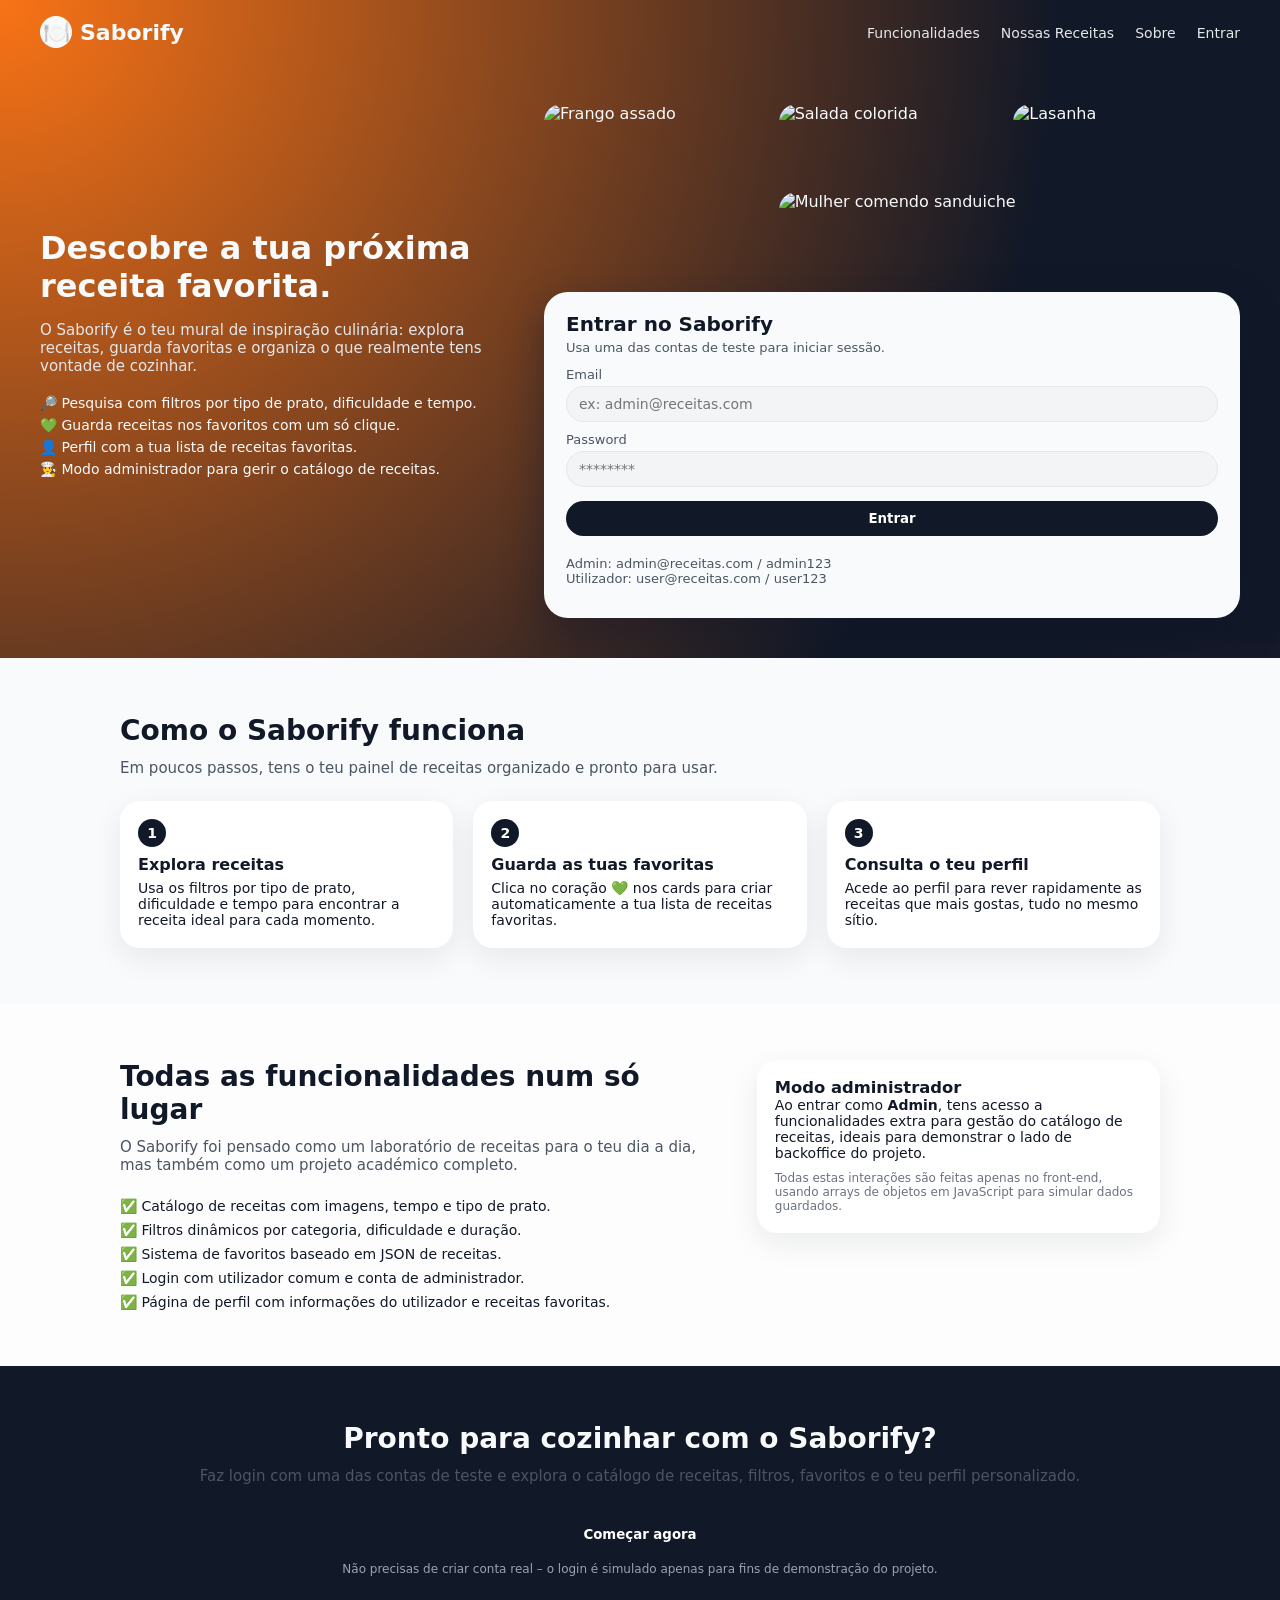
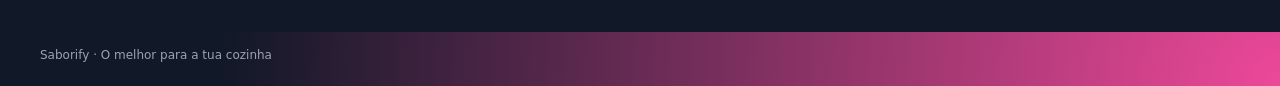
==== perfil.html @ 4092e627 "Perfil" ====
<!DOCTYPE html>
<html lang="pt-PT">
<head>
  <meta charset="UTF-8" />
  <title>Saborify – Perfil</title>
  <link rel="stylesheet" href="styles.css" />
</head>
<body>
  <!-- HEADER -->
  <header class="header">
  <div class="header-left">
    <div class="logo-icon">🍽️</div>
    <span class="logo-text">Saborify</span>
  </div>

  <nav class="header-nav">
    <a href="receitas.html" class="nav-link active">Receitas</a>
  </nav>

  <div class="header-right">
    <button id="profileButton" class="btn btn-outline">Entrar</button>
    <button id="logoutButton" class="btn btn-secondary" style="display:none;">Sair</button>
  </div>
</header>

  <main class="profile-main">
    <!-- INFO DO UTILIZADOR -->
    <section class="profile-header">
      <div class="profile-card">
        <h1>O teu perfil</h1>
        <div class="profile-info">
          <p><span class="profile-label">Nome:</span> <span id="profileName">—</span></p>
          <p><span class="profile-label">Email:</span> <span id="profileEmail">—</span></p>
          <p><span class="profile-label">Tipo de conta:</span> <span id="profileRole">—</span></p>
        </div>
      </div>
    </section>

    <!-- FAVORITOS -->
    <section class="profile-favorites">
      <h2>Receitas favoritas</h2>

      <div id="favoritesGrid" class="recipes-grid">
        <!-- cards de receitas favoritas gerados pelo perfil.js -->
      </div>

      <p id="noFavoritesMessage" class="profile-empty" style="display:none;">
        Ainda não tens receitas favoritas. Vai à página de receitas e clica no coração 💚 para guardar.
      </p>
    </section>
  </main>

  <script src="auth.js"></script>
  <script>
    // página protegida
    protegerPagina();
    atualizarUIUsuario();
  </script>
  <script src="script.js"></script>
  <script src="perfil.js"></script>
</body>
</html>
---- styles.css ----
/* RESET / BASE APP */

* {
  box-sizing: border-box;
  margin: 0;
  padding: 0;
  font-family: system-ui, -apple-system, BlinkMacSystemFont, "Segoe UI", sans-serif;
}

body {
  background: #f4f5f7;
  color: #111827;
}

/* HEADER */

.header {
  display: flex;
  align-items: center;
  justify-content: space-between;
  padding: 12px 40px;
  background-color: #ffffff;
  border-bottom: 1px solid #e5e7eb;
  position: sticky;
  top: 0;
  z-index: 10;
}

.header-left {
  display: flex;
  align-items: center;
  gap: 8px;
}

.logo-icon {
  width: 32px;
  height: 32px;
  border-radius: 999px;
  background-color: #ffb300;
  display: flex;
  align-items: center;
  justify-content: center;
}

.logo-text {
  font-weight: 700;
  font-size: 20px;
}

.header-nav {
  display: flex;
  gap: 16px;
}

.header-nav .nav-link {
  text-decoration: none;
  color: #6b7280;
  font-weight: 500;
  font-size: 15px;
  padding: 6px 10px;
  border-radius: 999px;
}

.header-nav .nav-link:hover {
  background-color: #f3f4f6;
}

.header-nav .nav-link.active {
  color: #111827;
  background-color: #e5e7eb;
}

.header-right {
  display: flex;
  gap: 8px;
}

.header-right .btn {
  display: inline-flex;
  align-items: center;
  gap: 8px;
  padding: 8px 16px;
  border-radius: 999px;
  border: 1px solid #111827;
  background: #111827;
  color: #ffffff;
  cursor: pointer;
  font-weight: 500;
}

.btn-secondary {
  display: inline-flex;
  align-items: center;
  gap: 6px;
  padding: 8px 14px;
  border-radius: 999px;
  border: 1px solid #e5e7eb;
  background: #f9fafb;
  color: #111827;
  cursor: pointer;
  font-weight: 500;
  font-size: 14px;
}

.btn-secondary:hover {
  background: #e5e7eb;
}

/* HERO (APENAS NA PÁGINA DE RECEITAS) */

.hero {
  background: linear-gradient(135deg, #3c1e3f, #d84f80);
  color: #ffffff;
  padding: 60px 40px 80px;
}

.hero-content {
  max-width: 800px;
  margin: 0 auto;
  text-align: center;
}

.hero h1 {
  font-size: 36px;
  margin-bottom: 8px;
}

.hero p {
  font-size: 18px;
  margin-bottom: 24px;
  opacity: 0.9;
}

.hero-search {
  background: rgba(255, 255, 255, 0.18);
  border-radius: 999px;
  padding: 10px 20px;
  display: flex;
  align-items: center;
  gap: 10px;
  backdrop-filter: blur(10px);
}

.hero-search input {
  flex: 1;
  border: none;
  background: transparent;
  color: #ffffff;
  outline: none;
  font-size: 16px;
}

.hero-search input::placeholder {
  color: rgba(255, 255, 255, 0.7);
}

/* FILTROS */

.filters {
  margin-top: -40px;
  padding: 0 40px 20px;
}

.filters-inner {
  background-color: #ffffff;
  border-radius: 16px;
  padding: 20px 24px;
  box-shadow: 0 10px 30px rgba(15, 23, 42, 0.08);
  display: grid;
  grid-template-columns: repeat(3, minmax(0, 1fr));
  gap: 16px;
}

.filter-group label {
  display: block;
  font-size: 14px;
  margin-bottom: 6px;
  color: #6b7280;
}

.filter-group select {
  width: 100%;
  padding: 10px 12px;
  border-radius: 999px;
  border: 1px solid #e5e7eb;
  background-color: #f9fafb;
  font-size: 14px;
}

/* LISTA DE RECEITAS */

.recipes-section {
  padding: 24px 40px 40px;
}

.recipes-header {
  margin-bottom: 16px;
  font-size: 14px;
}

.recipes-header span span {
  color: #3c1e3f;
  font-weight: 600;
}

.recipes-grid {
  display: grid;
  grid-template-columns: repeat(4, minmax(0, 1fr));
  gap: 20px;
}

/* CARD */

.recipe-card {
  background-color: #ffffff;
  border-radius: 24px;
  box-shadow: 0 16px 40px rgba(15, 23, 42, 0.12);
  overflow: hidden;
  display: flex;
  flex-direction: column;
}

.recipe-image {
  position: relative;
  width: 100%;
  height: 180px;
  overflow: hidden;
}

.recipe-image img {
  width: 100%;
  height: 100%;
  object-fit: cover;
}

.recipe-card-body {
  padding: 14px 16px 18px;
}

.recipe-title {
  font-size: 18px;
  font-weight: 700;
  margin-bottom: 6px;
  color: #111827;
}

.recipe-meta {
  font-size: 14px;
  color: #6b7280;
}

/* BOTÃO LIKE */

.like-btn {
  position: absolute;
  bottom: 12px;
  right: 12px;
  width: 32px;
  height: 32px;
  border-radius: 999px;
  border: none;
  background: rgba(255, 255, 255, 0.95);
  box-shadow: 0 4px 12px rgba(15, 23, 42, 0.24);
  cursor: pointer;
  font-size: 18px;
  display: flex;
  align-items: center;
  justify-content: center;
  line-height: 1;
  transition: transform 0.1s ease, box-shadow 0.1s ease, background 0.1s ease;
}

.like-btn:hover {
  transform: translateY(-1px);
  box-shadow: 0 6px 16px rgba(15, 23, 42, 0.28);
}

.like-btn.liked {
  background: #3c1e3f;
  color: #ffffff;
}

/* BADGE DIFICULDADE */

.badge {
  position: absolute;
  top: 12px;
  right: 12px;
  padding: 4px 10px;
  border-radius: 999px;
  font-size: 12px;
  font-weight: 600;
  border: 1px solid;
}

.badge.facil {
  border-color: #7bae7f;
  color: #5b8a60;
  background: #e6f4e6;
}

.badge.medio {
  border-color: #d58936;
  color: #b26e2e;
  background: #f9e9d0;
}

.badge.dificil {
  border-color: #b4001e;
  color: #990018;
  background: #fde4e7;
}

/* PERFIL */

.profile-main {
  padding: 24px 40px 40px;
}

.profile-header {
  margin-bottom: 24px;
}

.profile-card {
  background: #ffffff;
  border-radius: 20px;
  padding: 20px 24px;
  box-shadow: 0 10px 30px rgba(15, 23, 42, 0.08);
}

.profile-card h1 {
  font-size: 24px;
  margin-bottom: 12px;
}

.profile-info p {
  font-size: 14px;
  margin-bottom: 6px;
}

.profile-label {
  font-weight: 600;
  color: #4b5563;
}

.profile-favorites h2 {
  font-size: 20px;
  margin-bottom: 4px;
}

.profile-subtitle {
  font-size: 14px;
  color: #6b7280;
  margin-bottom: 16px;
}

.profile-empty {
  font-size: 14px;
  color: #6b7280;
  margin-top: 8px;
}

/* RESPONSIVO */

@media (max-width: 1024px) {
  .recipes-grid {
    grid-template-columns: repeat(3, minmax(0, 1fr));
  }
}

@media (max-width: 768px) {
  .header {
    padding: 12px 16px;
  }

  .hero {
    padding: 40px 16px 60px;
  }

  .filters {
    padding: 0 16px 20px;
  }

  .filters-inner {
    grid-template-columns: 1fr;
  }

  .recipes-section,
  .profile-main {
    padding: 24px 16px 32px;
  }

  .recipes-grid {
    grid-template-columns: repeat(2, minmax(0, 1fr));
  }
}

@media (max-width: 480px) {
  .recipes-grid {
    grid-template-columns: 1fr;
  }
}

/* MODAL / POP-UP RECEITA */

.modal.hidden {
  display: none;
}

.modal {
  position: fixed;
  inset: 0;
  z-index: 50;
  cursor:pointer;
}

.modal-backdrop {
  position: absolute;
  inset: 0;
  background: rgba(15, 23, 42, 0.55);
  backdrop-filter: blur(3px);
}

.modal-dialog {
  position: relative;
  max-width: 900px;
  margin: 40px auto;
  background: #ffffff;
  border-radius: 24px;
  box-shadow: 0 24px 60px rgba(15, 23, 42, 0.45);
  overflow: hidden;
  max-height: calc(100vh - 80px);
  display: flex;
  flex-direction: column;
}

.modal-header-image {
  height: 180px;
  overflow: hidden;
}

.modal-header-image img {
  width: 100%;
  height: 100%;
  object-fit: cover;
}

.modal-close {
  position: absolute;
  top: 14px;
  right: 14px;
  width: 32px;
  height: 32px;
  border-radius: 999px;
  border: none;
  background: rgba(255, 255, 255, 0.9);
  cursor: pointer;
  font-size: 16px;
}

.modal-content {
  padding: 24px 28px 28px;
  overflow-y: auto;
}

.modal-content h2 {
  font-size: 24px;
  margin-bottom: 8px;
}

.modal-content p {
  font-size: 14px;
  color: #4b5563;
  margin-bottom: 18px;
}

/* badges de info */

.modal-badges {
  display: grid;
  grid-template-columns: repeat(3, minmax(0, 1fr));
  gap: 12px;
  margin-bottom: 20px;
}

.modal-badge {
  display: flex;
  align-items: center;
  gap: 10px;
  background: #f9fafb;
  border-radius: 14px;
  padding: 10px 12px;
  font-size: 13px;
}

.badge-label {
  display: block;
  font-size: 11px;
  color: #6b7280;
}

.modal-badge span:last-child {
  font-weight: 600;
}

/* colunas ingredientes / preparo */

.modal-columns {
  display: grid;
  grid-template-columns: 1fr 1fr;
  gap: 24px;
  margin-top: 8px;
}

.modal-column h3 {
  font-size: 16px;
  margin-bottom: 8px;
}

.modal-column ul,
.modal-column ol {
  padding-left: 18px;
  font-size: 14px;
  color: #374151;
}

/* comentários */

.modal-comments {
  margin-top: 24px;
}

.modal-comments h3 {
  font-size: 18px;
  margin-bottom: 10px;
}

.modal-login-alert {
  padding: 12px 14px;
  border-radius: 14px;
  background: #e5f0ff;
  color: #1d4ed8;
  font-size: 14px;
  margin-bottom: 14px;
}

.comment-card {
  border-radius: 18px;
  background: #f9fafb;
  padding: 12px 14px;
  font-size: 13px;
  margin-bottom: 10px;
}

/* RESPONSIVO MODAL */

@media (max-width: 768px) {
  .modal-dialog {
    margin: 16px;
    max-height: calc(100vh - 32px);
  }

  .modal-badges {
    grid-template-columns: 1fr;
  }

  .modal-columns {
    grid-template-columns: 1fr;
  }
}
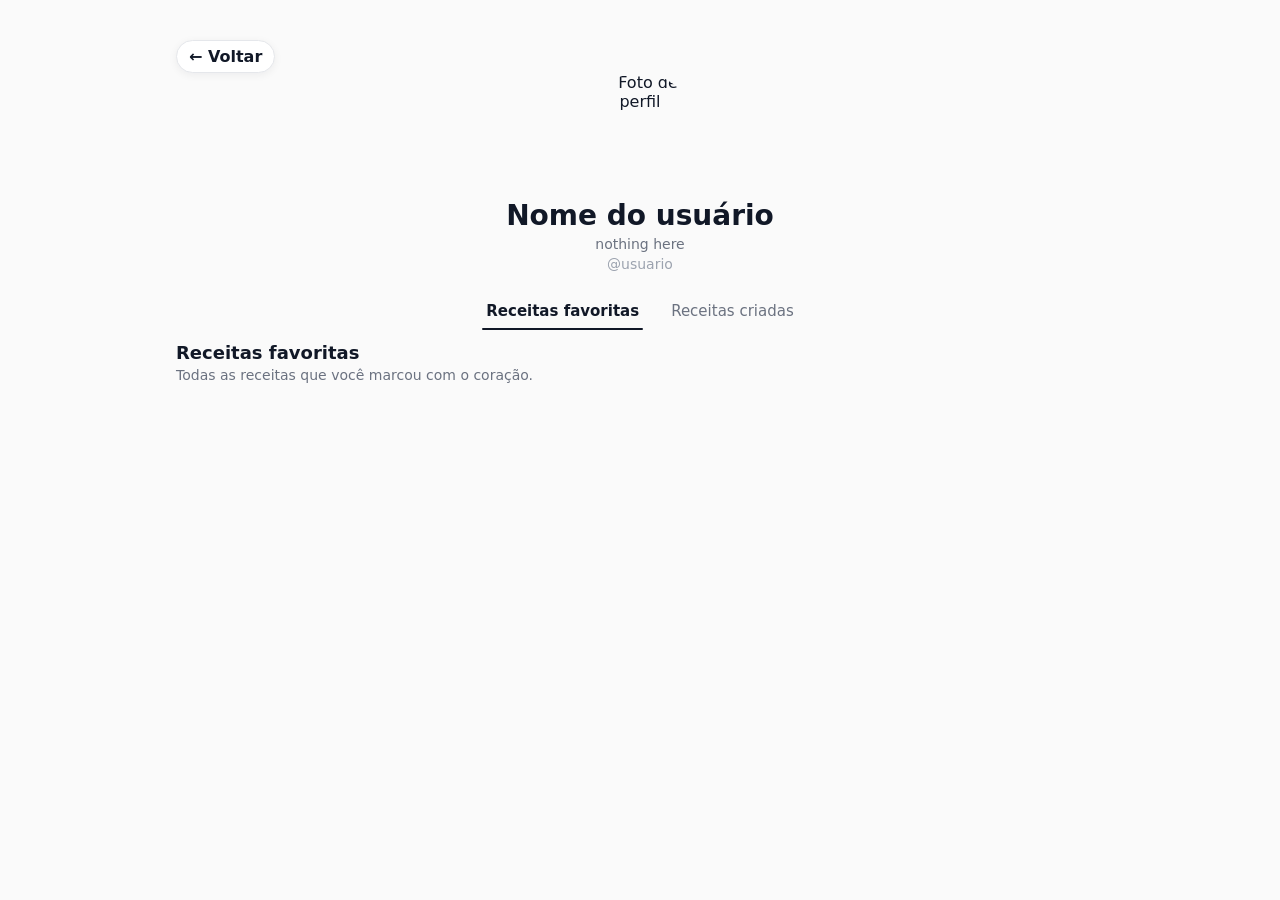
==== commit b759a986: "Novas Alterações" ====
--- a/perfil.html
+++ b/perfil.html
@@ -2,61 +2,75 @@
 <html lang="pt-PT">
 <head>
   <meta charset="UTF-8" />
-  <title>Saborify – Perfil</title>
+  <title>Perfil - Saborify</title>
+  <link rel="stylesheet" href="perfil.css" />
   <link rel="stylesheet" href="styles.css" />
+  <link rel="stylesheet" href="login.css" />
 </head>
-<body>
-  <!-- HEADER -->
-  <header class="header">
-  <div class="header-left">
-    <div class="logo-icon">🍽️</div>
-    <span class="logo-text">Saborify</span>
-  </div>
+<body class="profile-page">
+  <main class="profile-container">
+    <a href="index.html" class="back-link" aria-label="Voltar para a página inicial">← Voltar</a>
+    <!-- CABEÇALHO DO PERFIL -->
+    <section class="profile-header">
+      <img id="profileFoto" class="profile-avatar" src="" alt="Foto de perfil" />
 
-  <nav class="header-nav">
-    <a href="receitas.html" class="nav-link active">Receitas</a>
-  </nav>
+      <h1 id="profileNome" class="profile-name">Nome do usuário</h1>
+      <p id="profileBio" class="profile-bio">nothing here</p>
+      <p id="profileHandle" class="profile-handle">@usuario</p>
 
-  <div class="header-right">
-    <button id="profileButton" class="btn btn-outline">Entrar</button>
-    <button id="logoutButton" class="btn btn-secondary" style="display:none;">Sair</button>
-  </div>
-</header>
-
-  <main class="profile-main">
-    <!-- INFO DO UTILIZADOR -->
-    <section class="profile-header">
-      <div class="profile-card">
-        <h1>O teu perfil</h1>
-        <div class="profile-info">
-          <p><span class="profile-label">Nome:</span> <span id="profileName">—</span></p>
-          <p><span class="profile-label">Email:</span> <span id="profileEmail">—</span></p>
-          <p><span class="profile-label">Tipo de conta:</span> <span id="profileRole">—</span></p>
-        </div>
-      </div>
+      
     </section>
 
-    <!-- FAVORITOS -->
-    <section class="profile-favorites">
-      <h2>Receitas favoritas</h2>
+    <!-- TABS -->
+    <section class="profile-tabs">
+      <button class="tab-btn active" data-tab="favoritas">
+        Receitas favoritas
+      </button>
+      <button class="tab-btn" data-tab="criadas">
+        Receitas criadas
+      </button>
+    </section>
 
-      <div id="favoritesGrid" class="recipes-grid">
-        <!-- cards de receitas favoritas gerados pelo perfil.js -->
+    <!-- CONTEÚDO DAS TABS -->
+    <section class="profile-content">
+
+      <!-- FAVORITAS -->
+      <div id="tabFavoritas" class="tab-panel active">
+        <h2 class="tab-title">Receitas favoritas</h2>
+        <p class="tab-subtitle">
+          Todas as receitas que você marcou com o coração.
+        </p>
+
+        <div id="favoritasGrid" class="recipes-list">
+          <!-- Cards via JS -->
+        </div>
+
+        <p id="favoritasVazio" class="empty-message hidden">
+          Você ainda não favoritou nenhuma receita.
+        </p>
       </div>
 
-      <p id="noFavoritesMessage" class="profile-empty" style="display:none;">
-        Ainda não tens receitas favoritas. Vai à página de receitas e clica no coração 💚 para guardar.
-      </p>
+      <!-- CRIADAS -->
+      <div id="tabCriadas" class="tab-panel">
+        <h2 class="tab-title">Receitas criadas</h2>
+        <p class="tab-subtitle">
+          Receitas que você adicionou ao Saborify.
+        </p>
+
+        <div id="criadasGrid" class="recipes-list">
+          <!-- Cards via JS -->
+        </div>
+
+        <p id="criadasVazio" class="empty-message hidden">
+          Você ainda não criou nenhuma receita.
+          <br />
+          Vá à página principal e clique em
+          <strong>Criar nova receita</strong> para começar.
+        </p>
+      </div>
     </section>
   </main>
 
-  <script src="auth.js"></script>
-  <script>
-    // página protegida
-    protegerPagina();
-    atualizarUIUsuario();
-  </script>
-  <script src="script.js"></script>
   <script src="perfil.js"></script>
 </body>
 </html>
--- a/perfil.css
+++ b/perfil.css
@@ -0,0 +1,218 @@
+/* Reset simples */
+* {
+  margin: 0;
+  padding: 0;
+  box-sizing: border-box;
+  font-family: system-ui, -apple-system, BlinkMacSystemFont, "Segoe UI", sans-serif;
+}
+
+body.profile-page {
+  background: #fafafa;
+  color: #111827;
+}
+
+/* Container principal */
+.profile-container {
+  max-width: 960px;
+  margin: 40px auto 60px;
+  padding: 0 16px;
+}
+
+/* Voltar */
+.back-link {
+  display: inline-flex;
+  align-items: center;
+  gap: 6px;
+  text-decoration: none;
+  color: #111827;
+  font-weight: 600;
+  border: 1px solid #e5e7eb;
+  background: #ffffff;
+  padding: 6px 12px;
+  border-radius: 999px;
+  box-shadow: 0 2px 8px rgba(15, 23, 42, 0.06);
+}
+
+.back-link:hover {
+  background: #f9fafb;
+}
+
+/* HEADER DO PERFIL */
+
+.profile-header {
+  display: flex;
+  flex-direction: column;
+  align-items: center;
+  text-align: center;
+  margin-bottom: 32px;
+}
+
+.profile-avatar {
+  width: 112px;
+  height: 112px;
+  border-radius: 999px;
+  object-fit: cover;
+  margin-bottom: 14px;
+}
+
+.profile-name {
+  font-size: 28px;
+  font-weight: 700;
+}
+
+.profile-bio {
+  margin-top: 4px;
+  font-size: 14px;
+  color: #6b7280;
+}
+
+.profile-handle {
+  margin-top: 4px;
+  font-size: 14px;
+  color: #9ca3af;
+}
+
+.profile-actions {
+  display: flex;
+  gap: 10px;
+  margin-top: 16px;
+}
+
+.profile-btn {
+  padding: 8px 16px;
+  border-radius: 999px;
+  border: none;
+  background: #e5e7eb;
+  font-size: 14px;
+  cursor: default;
+}
+
+.profile-btn-outline {
+  background: #f9fafb;
+  border: 1px solid #d1d5db;
+}
+
+/* TABS */
+
+.profile-tabs {
+  display: flex;
+  justify-content: center;
+  gap: 24px;
+  margin-bottom: 12px;
+}
+
+.tab-btn {
+  background: none;
+  border: none;
+  font-size: 15px;
+  padding: 6px 4px;
+  cursor: pointer;
+  color: #6b7280;
+  position: relative;
+}
+
+.tab-btn.active {
+  color: #111827;
+  font-weight: 600;
+}
+
+.tab-btn.active::after {
+  content: "";
+  position: absolute;
+  left: 0;
+  right: 0;
+  bottom: -4px;
+  height: 2px;
+  border-radius: 999px;
+  background: #111827;
+}
+
+/* CONTEÚDO */
+
+.profile-content {
+  margin-top: 16px;
+}
+
+.tab-panel {
+  display: none;
+}
+
+.tab-panel.active {
+  display: block;
+}
+
+.tab-title {
+  font-size: 18px;
+  margin-bottom: 4px;
+}
+
+.tab-subtitle {
+  font-size: 14px;
+  color: #6b7280;
+  margin-bottom: 16px;
+}
+
+/* GRID DE RECEITAS */
+
+.recipes-list {
+  display: grid;
+  grid-template-columns: repeat(auto-fit, minmax(180px, 1fr));
+  gap: 16px;
+}
+
+/* Card de receita no perfil */
+
+.profile-recipe-card {
+  background: #ffffff;
+  border-radius: 18px;
+  overflow: hidden;
+  box-shadow: 0 10px 30px rgba(15, 23, 42, 0.08);
+  display: flex;
+  flex-direction: column;
+}
+
+.profile-recipe-image {
+  width: 100%;
+  height: 140px;
+  object-fit: cover;
+}
+
+.profile-recipe-body {
+  padding: 10px 12px 12px;
+}
+
+.profile-recipe-title {
+  font-size: 15px;
+  font-weight: 600;
+  margin-bottom: 4px;
+}
+
+.profile-recipe-meta {
+  font-size: 13px;
+  color: #6b7280;
+}
+
+/* Mensagens vazias */
+
+.empty-message {
+  margin-top: 24px;
+  text-align: center;
+  font-size: 14px;
+  color: #6b7280;
+}
+
+.empty-message.hidden {
+  display: none;
+}
+
+/* Responsivo */
+
+@media (max-width: 640px) {
+  .profile-container {
+    margin-top: 24px;
+  }
+
+  .profile-actions {
+    flex-direction: column;
+  }
+}
--- a/styles.css
+++ b/styles.css
@@ -10,6 +10,14 @@
 body {
   background: #f4f5f7;
   color: #111827;
+}
+
+/* Brand colors */
+:root {
+  --brand-purple: #3c1e3f;
+  --brand-pink: #d84f80;
+  --brand-gradient: linear-gradient(135deg, var(--brand-purple), var(--brand-pink));
+  --text-muted: #6b7280;
 }
 
 /* HEADER */
@@ -32,16 +40,6 @@
   gap: 8px;
 }
 
-.logo-icon {
-  width: 32px;
-  height: 32px;
-  border-radius: 999px;
-  background-color: #ffb300;
-  display: flex;
-  align-items: center;
-  justify-content: center;
-}
-
 .logo-text {
   font-weight: 700;
   font-size: 20px;
@@ -86,6 +84,16 @@
   color: #ffffff;
   cursor: pointer;
   font-weight: 500;
+}
+
+/* Outline variant used by Logout button */
+.header-right .btn.btn-outline {
+  background: transparent;
+  color: #111827;
+}
+
+.header-right .btn.btn-outline:hover {
+  background: #f3f4f6;
 }
 
 .btn-secondary {
@@ -218,6 +226,14 @@
   overflow: hidden;
   display: flex;
   flex-direction: column;
+  cursor: pointer;
+  position: relative;
+  transition: transform 0.18s ease, box-shadow 0.18s ease;
+}
+
+.recipe-card:hover {
+  transform: translateY(-3px);
+  box-shadow: 0 20px 48px rgba(15, 23, 42, 0.16);
 }
 
 .recipe-image {
@@ -251,34 +267,6 @@
 
 /* BOTÃO LIKE */
 
-.like-btn {
-  position: absolute;
-  bottom: 12px;
-  right: 12px;
-  width: 32px;
-  height: 32px;
-  border-radius: 999px;
-  border: none;
-  background: rgba(255, 255, 255, 0.95);
-  box-shadow: 0 4px 12px rgba(15, 23, 42, 0.24);
-  cursor: pointer;
-  font-size: 18px;
-  display: flex;
-  align-items: center;
-  justify-content: center;
-  line-height: 1;
-  transition: transform 0.1s ease, box-shadow 0.1s ease, background 0.1s ease;
-}
-
-.like-btn:hover {
-  transform: translateY(-1px);
-  box-shadow: 0 6px 16px rgba(15, 23, 42, 0.28);
-}
-
-.like-btn.liked {
-  background: #3c1e3f;
-  color: #ffffff;
-}
 
 /* BADGE DIFICULDADE */
 
@@ -401,7 +389,71 @@
   }
 }
 
-/* MODAL / POP-UP RECEITA */
+
+
+/* LIKE NOS CARDS */
+
+.recipe-actions {
+  position: absolute;
+  top: 168px; /* image height (180px) minus half the button (36px/2) */
+  right: 14px;
+  padding: 0;
+  z-index: 2;
+}
+
+.recipe-actions .like-btn {
+  width: 36px;
+  height: 36px;
+  border-radius: 999px;
+  display: inline-flex;
+  align-items: center;
+  justify-content: center;
+  border: 1px solid #e5e7eb;
+  background: #ffffff;
+  color: #9ca3af; /* icon color */
+  cursor: pointer;
+  transition: transform 0.15s ease, background-color 0.15s ease, box-shadow 0.15s ease, border-color 0.15s ease, color 0.15s ease;
+  font-size: 0; /* hide the heart character in HTML */
+  box-shadow: 0 2px 6px rgba(15, 23, 42, 0.08);
+}
+
+.recipe-actions .like-btn:focus-visible {
+  outline: 2px solid rgba(245, 158, 11, 0.35);
+  outline-offset: 2px;
+}
+
+.recipe-actions .like-btn::before {
+  content: "";
+  width: 18px;
+  height: 18px;
+  background-color: currentColor;
+  -webkit-mask-image: url('data:image/svg+xml;utf8,<svg xmlns="http://www.w3.org/2000/svg" viewBox="0 0 24 24"><path fill="%23000" d="M12 17.27L18.18 21l-1.64-7.03L22 9.24l-7.19-.62L12 2 9.19 8.62 2 9.24l5.46 4.73L5.82 21z"/></svg>');
+  mask-image: url('data:image/svg+xml;utf8,<svg xmlns="http://www.w3.org/2000/svg" viewBox="0 0 24 24"><path fill="%23000" d="M12 17.27L18.18 21l-1.64-7.03L22 9.24l-7.19-.62L12 2 9.19 8.62 2 9.24l5.46 4.73L5.82 21z"/></svg>');
+  -webkit-mask-size: contain;
+  mask-size: contain;
+  -webkit-mask-position: center;
+  mask-position: center;
+  -webkit-mask-repeat: no-repeat;
+  mask-repeat: no-repeat;
+}
+
+.recipe-actions .like-btn:hover {
+  transform: scale(1.05);
+  background: #f9fafb;
+  box-shadow: 0 4px 12px rgba(15, 23, 42, 0.12);
+}
+
+.recipe-actions .like-btn.liked {
+  color: #f59e0b; /* amber */
+  background: #fff7ed; /* amber-50 */
+  border-color: #fdba74; /* amber-300 */
+}
+
+.recipe-actions .like-btn:active {
+  transform: scale(0.97);
+}
+
+/* MODAL */
 
 .modal.hidden {
   display: none;
@@ -410,160 +462,255 @@
 .modal {
   position: fixed;
   inset: 0;
-  z-index: 50;
-  cursor:pointer;
-}
-
-.modal-backdrop {
+  z-index: 30;
+  display: flex;
+  align-items: center;
+  justify-content: center;
+}
+
+.modal-overlay {
   position: absolute;
   inset: 0;
-  background: rgba(15, 23, 42, 0.55);
-  backdrop-filter: blur(3px);
-}
-
-.modal-dialog {
+  background: rgba(15, 23, 42, 0.5);
+}
+
+.modal-content {
   position: relative;
-  max-width: 900px;
-  margin: 40px auto;
   background: #ffffff;
   border-radius: 24px;
-  box-shadow: 0 24px 60px rgba(15, 23, 42, 0.45);
-  overflow: hidden;
-  max-height: calc(100vh - 80px);
-  display: flex;
-  flex-direction: column;
-}
-
-.modal-header-image {
-  height: 180px;
-  overflow: hidden;
-}
-
-.modal-header-image img {
+  max-width: 900px;
   width: 100%;
-  height: 100%;
-  object-fit: cover;
+  max-height: 90vh;
+  overflow-y: auto;
+  box-shadow: 0 25px 60px rgba(15, 23, 42, 0.24);
+  border: 1px solid #f3f4f6;
 }
 
 .modal-close {
   position: absolute;
   top: 14px;
-  right: 14px;
-  width: 32px;
-  height: 32px;
-  border-radius: 999px;
+  right: 18px;
   border: none;
   background: rgba(255, 255, 255, 0.9);
+  font-size: 24px;
   cursor: pointer;
-  font-size: 16px;
-}
-
-.modal-content {
-  padding: 24px 28px 28px;
-  overflow-y: auto;
-}
-
-.modal-content h2 {
-  font-size: 24px;
-  margin-bottom: 8px;
-}
-
-.modal-content p {
-  font-size: 14px;
-  color: #4b5563;
-  margin-bottom: 18px;
-}
-
-/* badges de info */
-
-.modal-badges {
-  display: grid;
-  grid-template-columns: repeat(3, minmax(0, 1fr));
+  color: var(--brand-purple);
+  border-radius: 999px;
+  width: 36px;
+  height: 36px;
+}
+
+.modal-header {
+  display: flex;
+  flex-direction: column;
+}
+
+.modal-image {
+  width: 100%;
+  height: 260px;
+  object-fit: cover;
+  border-radius: 24px 24px 0 0;
+}
+
+.modal-header-text {
+  padding: 16px 24px 8px;
+}
+
+.modal-descricao {
+  color: var(--text-muted);
+  margin-top: 4px;
+}
+
+.modal-tags {
+  display: flex;
   gap: 12px;
-  margin-bottom: 20px;
-}
-
-.modal-badge {
-  display: flex;
-  align-items: center;
-  gap: 10px;
+  margin-top: 12px;
+}
+
+.tag-info {
+  position: relative;
   background: #f9fafb;
-  border-radius: 14px;
-  padding: 10px 12px;
-  font-size: 13px;
-}
-
-.badge-label {
+  padding: 8px 12px 8px 50px; /* more space between icon and text */
+  border-radius: 12px;
+  border: 1px solid #eef2f7;
+  box-shadow: 0 1px 3px rgba(15, 23, 42, 0.05);
+}
+
+/* icon glyph */
+.tag-info::after {
+  content: "";
+  position: absolute;
+  left: 12px;
+  top: 8px;
+  bottom: 8px; /* icon height equals chip height minus vertical padding */
+  aspect-ratio: 1; /* keep icon square */
+  background-color: #6b7280; /* overridden below */
+  -webkit-mask-size: contain;
+  mask-size: contain;
+  -webkit-mask-position: center;
+  mask-position: center;
+  -webkit-mask-repeat: no-repeat;
+  mask-repeat: no-repeat;
+}
+
+/* Tempo de Preparo icon (clock) */
+.modal-tags .tag-info:nth-child(1)::after {
+  background-color: var(--brand-pink);
+  -webkit-mask-image: url('data:image/svg+xml;utf8,<svg xmlns="http://www.w3.org/2000/svg" viewBox="0 0 24 24"><path fill="%23000" d="M12 20a8 8 0 1 0 0-16 8 8 0 0 0 0 16zm0-14a6 6 0 1 1 0 12 6 6 0 0 1 0-12zm1 6.17V8h-2v5h5v-2h-3z"/></svg>');
+  mask-image: url('data:image/svg+xml;utf8,<svg xmlns="http://www.w3.org/2000/svg" viewBox="0 0 24 24"><path fill="%23000" d="M12 20a8 8 0 1 0 0-16 8 8 0 0 0 0 16zm0-14a6 6 0 1 1 0 12 6 6 0 0 1 0-12zm1 6.17V8h-2v5h5v-2h-3z"/></svg>');
+}
+
+/* Dificuldade icon (trend up) */
+.modal-tags .tag-info:nth-child(2)::after {
+  background-color: #770a9e;
+  -webkit-mask-image: url('data:image/svg+xml;utf8,<svg xmlns="http://www.w3.org/2000/svg" viewBox="0 0 24 24"><path fill="%23000" d="M3 17h2.5l5-5 3 3 6.5-6.5V11H22V4h-7v1.5h2.5L13 10.5 10 7.5 3 15v2z"/></svg>');
+  mask-image: url('data:image/svg+xml;utf8,<svg xmlns="http://www.w3.org/2000/svg" viewBox="0 0 24 24"><path fill="%23000" d="M3 17h2.5l5-5 3 3 6.5-6.5V11H22V4h-7v1.5h2.5L13 10.5 10 7.5 3 15v2z"/></svg>');
+}
+
+.tag-label {
   display: block;
   font-size: 11px;
   color: #6b7280;
 }
 
-.modal-badge span:last-child {
-  font-weight: 600;
-}
-
-/* colunas ingredientes / preparo */
+.tag-value {
+  font-weight: bold;
+  font-size: 14px;
+  color: #111827;
+}
+
+.modal-body {
+  padding: 0 24px 24px;
+}
 
 .modal-columns {
   display: grid;
-  grid-template-columns: 1fr 1fr;
-  gap: 24px;
+  grid-template-columns: repeat(2, minmax(0, 1fr));
+  gap: 28px;
   margin-top: 8px;
-}
-
-.modal-column h3 {
+  align-items: start;
+}
+
+.modal-section-title {
   font-size: 16px;
   margin-bottom: 8px;
-}
-
-.modal-column ul,
-.modal-column ol {
-  padding-left: 18px;
-  font-size: 14px;
+  font-weight: 800;
+}
+
+
+.ingredientes-title {
+  color: var(--brand-purple);
+}
+
+
+.preparo-title {
+  color: var(--brand-pink);
+}
+
+/* ingredientes: green dot bullets */
+.ingredientes-list {
+  list-style: none;
+  padding-left: 0;
+  margin: 0;
+}
+
+.ingredientes-list li {
+  position: relative;
+  padding-left: 16px;
+  margin: 10px 0;
   color: #374151;
 }
 
-/* comentários */
-
-.modal-comments {
+.ingredientes-list li::before {
+  content: "";
+  position: absolute;
+  left: 0;
+  top: 0.6em;
+  width: 6px;
+  height: 6px;
+  border-radius: 999px;
+  background: #770a9e;
+}
+
+/* preparo: numbered orange badges */
+.preparo-list {
+  list-style: none;
+  counter-reset: step;
+  padding-left: 0;
+  margin: 0;
+}
+
+.preparo-list li {
+  counter-increment: step;
+  position: relative;
+  padding-left: 40px;
+  margin: 12px 0;
+  color: #374151;
+}
+
+.preparo-list li::before {
+  content: counter(step);
+  position: absolute;
+  left: 0;
+  top: 0.1em;
+  width: 26px;
+  height: 26px;
+  border-radius: 999px;
+  background: rgba(215, 79, 128, 0.11); /* amber-50 */
+  color: var(--brand-pink); /* amber-600 */
+  font-weight: 700;
+  font-size: 13px;
+  display: inline-flex;
+  align-items: center;
+  justify-content: center;
+}
+
+/* feedback */
+
+.modal-feedback {
   margin-top: 24px;
-}
-
-.modal-comments h3 {
-  font-size: 18px;
-  margin-bottom: 10px;
-}
-
-.modal-login-alert {
-  padding: 12px 14px;
-  border-radius: 14px;
-  background: #e5f0ff;
-  color: #1d4ed8;
-  font-size: 14px;
-  margin-bottom: 14px;
-}
-
-.comment-card {
-  border-radius: 18px;
-  background: #f9fafb;
-  padding: 12px 14px;
-  font-size: 13px;
-  margin-bottom: 10px;
-}
-
-/* RESPONSIVO MODAL */
+  border-top: 1px solid #e5e7eb;
+  padding-top: 16px;
+}
+
+.modal-feedback textarea {
+  width: 100%;
+  min-height: 80px;
+  margin: 8px 0 12px;
+  border-radius: 12px;
+  border: 1px solid #e5e7eb;
+  padding: 8px 10px;
+  resize: vertical;
+}
+.modal .btn {
+  gap: 8px;
+  padding: 10px 16px;
+  border-radius: 999px;
+  border: 0;
+  background: var(--brand-gradient);
+  color: #ffffff;
+  cursor: pointer;
+  font-weight: 600;
+  box-shadow: 0 6px 18px rgba(216, 79, 128, 0.25);
+  transition: transform 0.15s ease, box-shadow 0.15s ease, filter 0.15s ease;
+}
+
+.modal .btn:hover {
+  transform: translateY(-1px);
+  box-shadow: 0 10px 24px rgba(216, 79, 128, 0.28);
+  filter: brightness(1.05);
+}
+
+.modal .btn:active {
+  transform: translateY(0);
+  filter: brightness(0.98);
+}
+
+.rating select {
+  margin-left: 8px;
+}
 
 @media (max-width: 768px) {
-  .modal-dialog {
-    margin: 16px;
-    max-height: calc(100vh - 32px);
-  }
-
-  .modal-badges {
-    grid-template-columns: 1fr;
-  }
-
   .modal-columns {
     grid-template-columns: 1fr;
   }
--- a/login.css
+++ b/login.css
@@ -0,0 +1,166 @@
+/* Reset mínimo */
+* {
+  margin: 0;
+  padding: 0;
+  box-sizing: border-box;
+  font-family: system-ui, sans-serif;
+}
+
+body.login-page {
+  background: #f5f6f8;
+  color: #111827;
+}
+
+/* LOGO + TAGLINE */
+.login-header {
+  text-align: center;
+  padding: 32px 0 10px;
+}
+
+.logo-text {
+  font-weight: 700;
+  font-size: 28px;
+}
+
+.tagline {
+  font-size: 14px;
+  color: #6b7280;
+  margin-top: 4px;
+}
+
+/* HERO */
+.hero-login {
+  text-align: center;
+  padding: 60px 24px;
+  background: linear-gradient(135deg, #3c1e3f, #d84f80);
+  color: #fff;
+  border-radius: 0 0 40px 40px;
+}
+
+.hero-login h1 {
+  font-size: 32px;
+  font-weight: 700;
+}
+
+.hero-desc {
+  margin-top: 10px;
+  font-size: 16px;
+  opacity: .9;
+}
+
+/* FEATURES */
+.features-section {
+  padding: 50px 24px;
+  text-align: center;
+}
+
+.features-section h2 {
+  font-size: 24px;
+  margin-bottom: 28px;
+}
+
+.features-grid {
+  display: grid;
+  grid-template-columns: repeat(3, 1fr);
+  gap: 18px;
+  max-width: 900px;
+  margin: 0 auto;
+}
+
+.feature-card {
+  background: #fff;
+  border-radius: 18px;
+  padding: 18px 20px;
+  box-shadow: 0 8px 28px rgba(0,0,0,.08);
+}
+
+.feature-card h3 {
+  font-size: 18px;
+  margin-bottom: 6px;
+}
+
+.feature-card p {
+  font-size: 14px;
+  color: #4b5563;
+}
+
+/* LOGIN SECTION */
+.login-section {
+  margin: 40px auto 60px;
+  max-width: 900px;
+  display: grid;
+  grid-template-columns: 1fr 1fr;
+  gap: 30px;
+  padding: 0 24px;
+}
+
+.login-left h2 {
+  font-size: 22px;
+  margin-bottom: 10px;
+}
+
+.demo-tip {
+  font-size: 14px;
+  color: #6b7280;
+  margin-bottom: 10px;
+}
+
+.demo-list {
+  margin-left: 18px;
+  margin-top: 6px;
+  font-size: 14px;
+}
+
+.login-box {
+  background: #fff;
+  border-radius: 20px;
+  padding: 22px 24px;
+  box-shadow: 0 8px 28px rgba(0,0,0,.10);
+}
+
+.form-group {
+  margin-bottom: 14px;
+}
+
+.form-group label {
+  display: block;
+  margin-bottom: 4px;
+  font-size: 14px;
+}
+
+.form-group input {
+  width: 100%;
+  padding: 9px 10px;
+  border-radius: 10px;
+  border: 1px solid #d1d5db;
+  font-size: 14px;
+}
+
+.btn {
+  width: 100%;
+  padding: 9px 10px;
+  border-radius: 10px;
+  background: #111827;
+  color: #fff;
+  border: none;
+  font-weight: 500;
+  margin-top: 4px;
+  cursor: pointer;
+}
+
+.login-erro {
+  margin-top: 8px;
+  font-size: 13px;
+  color: #b91c1c;
+}
+
+/* Responsivo */
+@media (max-width: 840px) {
+  .features-grid {
+    grid-template-columns: 1fr;
+  }
+
+  .login-section {
+    grid-template-columns: 1fr;
+  }
+}
